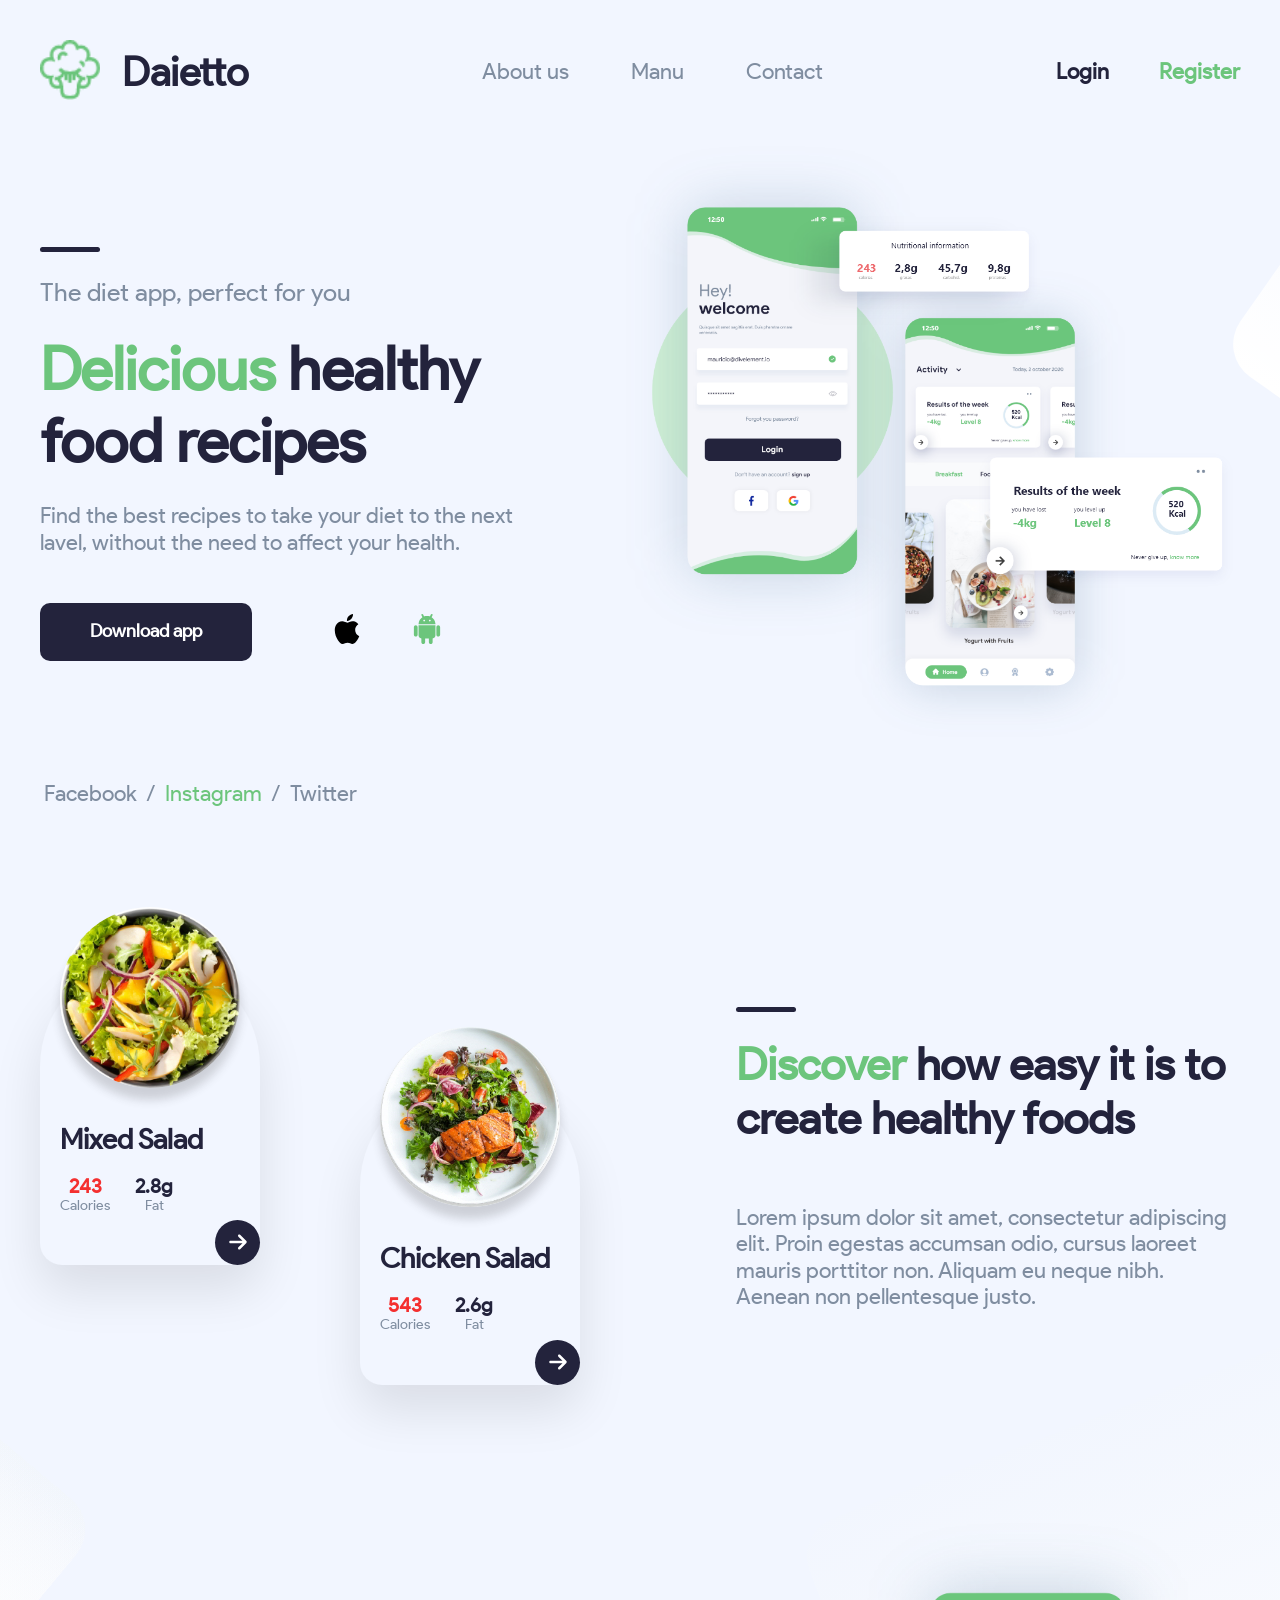
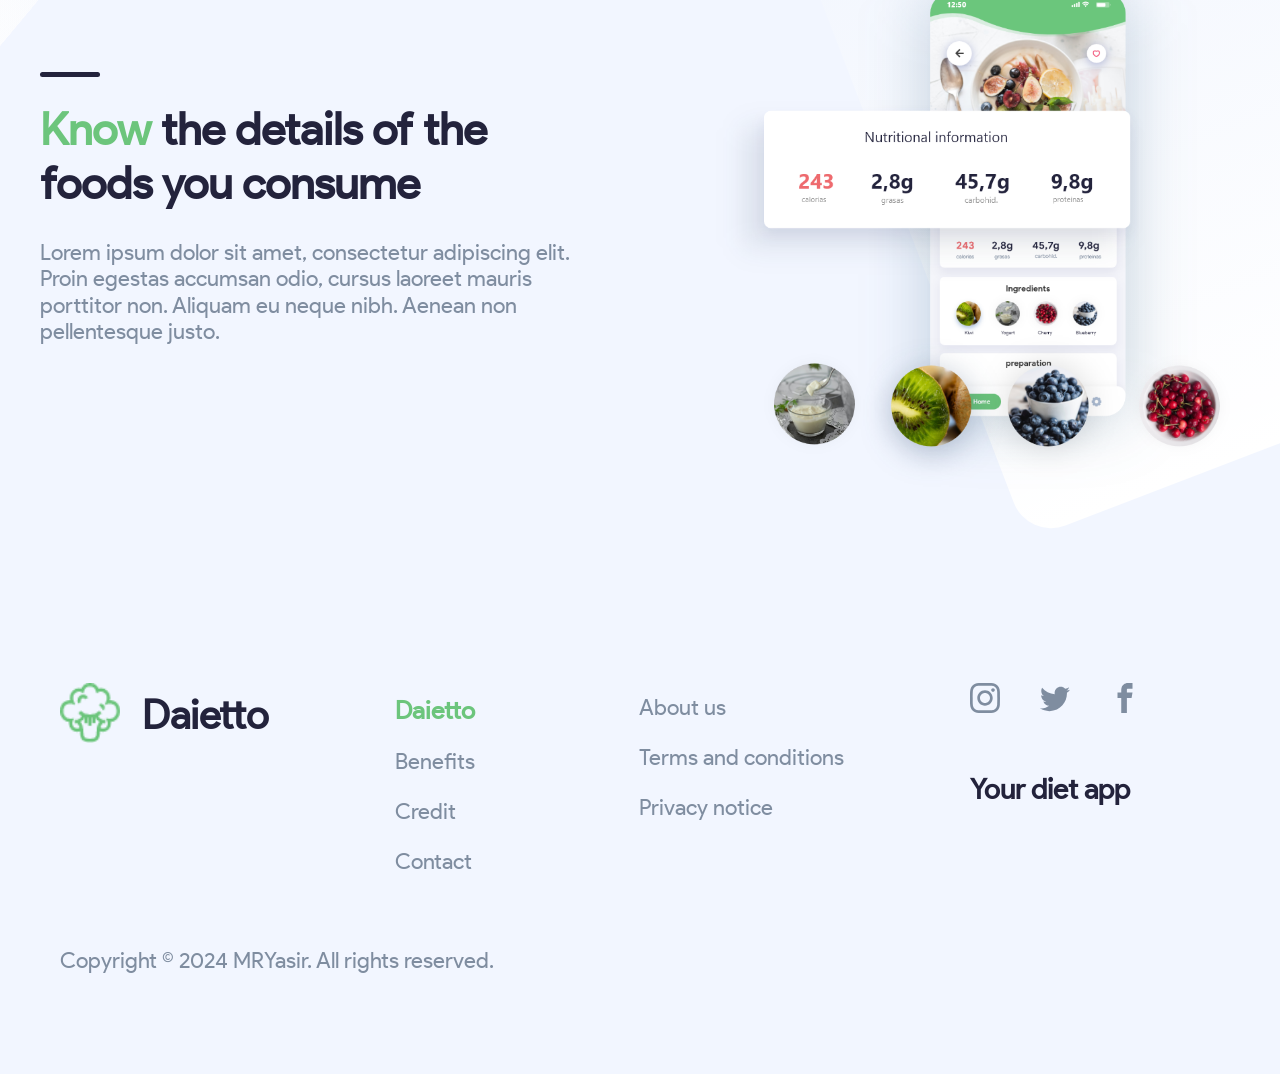
==== index.html @ a862f3c0 "first commit" ====
<!DOCTYPE html>
<html lang="en">
  <head>
    <meta charset="UTF-8" />
    <meta name="viewport" content="width=device-width, initial-scale=1.0" />

    <link rel="stylesheet" href="css/style.css" />
    <link rel="icon" href="img/logo.png" />

    <title>Daietto</title>
  </head>
  <body>
    <header>
      <div class="header-main">
        <a href="#" class="header-main__logo">
          <div>
            <img src="img/logo.png" alt="logo" class="header-main__logo-img" />
          </div>
          <p class="header-main__logo-text">Daietto</p>
        </a>

        <input type="checkbox" class="navigation-input" id="nav-toggle" />
        <label for="nav-toggle" class="navigation-label">
          <svg class="navigation-icon">
            <use xlink:href="img/sprite.svg#icon-list2"></use>
          </svg>
        </label>

        <div class="navigation-background">&nbsp;</div>

        <div class="header-main__nav">
          <ul class="header-main__nav-list">
            <li class="header-main__nav-item">
              <a href="#" class="header-main__nav-link">About us</a>
            </li>
            <li class="header-main__nav-item">
              <a href="#" class="header-main__nav-link">Manu</a>
            </li>
            <li class="header-main__nav-item">
              <a href="#" class="header-main__nav-link">Contact</a>
            </li>
          </ul>
        </div>

        <div class="btn-group">
          <a href="#" class="btn btn__login">Login</a>
          <a href="#" class="btn btn__register">Register</a>
        </div>
      </div>
    </header>

    <main>
      <section class="banner">
        <div class="container">
          <div class="banner__left">
            <p class="banner__left-line"></p>

            <p class="banner__left-subtext">The diet app, perfect for you</p>

            <div class="heading-1">
              <span>Delicious</span> healthy food recipes
            </div>

            <p class="banner__left-description">
              Find the best recipes to take your diet to the next lavel, without
              the need to affect your health.
            </p>
          </div>
          <div class="banner__left-container">
            <div class="banner__left-group">
              <a href="#" class="banner__left-group-btn">Download app</a>

              <div>
                <a href="#" class="banner__left-group-link">
                  <svg class="banner__left-group-icon">
                    <use xlink:href="img/sprite.svg#icon-appleinc"></use>
                  </svg>
                </a>

                <a href="#" class="banner__left-group-link">
                  <svg class="banner__left-group-icon">
                    <use xlink:href="img/sprite.svg#icon-android"></use>
                  </svg>
                </a>
              </div>
            </div>

            <div class="banner__left-social-link">
              <a href="#" class="banner__left-social-link-fb">Facebook </a>/
              <a href="#" class="banner__left-social-link-insta">Instagram </a>/
              <a href="#" class="banner__left-social-link-tw">Twitter</a>
            </div>
          </div>

          <div class="banner__right">
            <div>
              <img src="img/img-1.png" alt="img 1" class="banner__right-img" />
            </div>
          </div>
        </div>
      </section>

      <section class="menu">
        <div class="container">
          <div class="menu__left">
            <div class="menu__left-item">
              <div>
                <img
                  src="img/img-3.jpg"
                  alt="img 4"
                  class="menu__left-item-img"
                />
              </div>

              <h3 class="heading-3">Mixed Salad</h3>

              <div class="menu__left-nutrition">
                <div class="menu__left-nutrition-item">
                  <span class="menu__left-nutrition-item-value"
                    ><span>243</span></span
                  >
                  <span class="menu__left-nutrition-item-label">Calories</span>
                </div>

                <div class="menu__left-nutrition-item">
                  <span class="menu__left-nutrition-item-value">2.8g</span>
                  <span class="menu__left-nutrition-item-label">Fat</span>
                </div>
              </div>

              <a href="#" class="menu__left-item-link">
                <svg class="menu__left-item-icon">
                  <use xlink:href="img/sprite.svg#icon-arrow-right2"></use>
                </svg>
              </a>
            </div>

            <div class="menu__left-item">
              <div>
                <img
                  src="img/img-4.jpg"
                  alt="img 5"
                  class="menu__left-item-img"
                />
              </div>

              <h3 class="heading-3">Chicken Salad</h3>

              <div class="menu__left-nutrition">
                <div class="menu__left-nutrition-item">
                  <span class="menu__left-nutrition-item-value"
                    ><span>543</span></span
                  >
                  <span class="menu__left-nutrition-item-label">Calories</span>
                </div>

                <div class="menu__left-nutrition-item">
                  <span class="menu__left-nutrition-item-value">2.6g </span>
                  <span class="menu__left-nutrition-item-label">Fat</span>
                </div>
              </div>

              <a href="#" class="menu__left-item-link">
                <svg class="menu__left-item-icon">
                  <use xlink:href="img/sprite.svg#icon-arrow-right2"></use>
                </svg>
              </a>
            </div>
          </div>

          <div class="menu__right">
            <p class="menu__right-line"></p>

            <h2 class="heading-2">
              <span>Discover</span> how easy it is to create healthy foods
            </h2>

            <p class="menu__right-description">
              Lorem ipsum dolor sit amet, consectetur adipiscing elit. Proin
              egestas accumsan odio, cursus laoreet mauris porttitor non.
              Aliquam eu neque nibh. Aenean non pellentesque justo.
            </p>
          </div>
        </div>
      </section>

      <section class="ingredient">
        <div class="container">
          <div class="ingredient__left">
            <p class="ingredient__left-line"></p>
            <h2 class="heading-2 mb-bottom">
              <span>Know</span> the details of the foods you consume
            </h2>
            <p class="ingredient__left-text">
              Lorem ipsum dolor sit amet, consectetur adipiscing elit. Proin
              egestas accumsan odio, cursus laoreet mauris porttitor non.
              Aliquam eu neque nibh. Aenean non pellentesque justo.
            </p>
          </div>
          <div class="ingredient__right">
            <div>
              <img
                src="img/img-2.png"
                alt="img 2"
                class="ingredient__right-img"
              />
            </div>
          </div>
        </div>
      </section>
    </main>

    <footer>
      <div class="container">
        <a href="#" class="header-main__logo footer-logo">
          <div>
            <img src="img/logo.png" alt="logo" class="header-main__logo-img" />
          </div>
          <p class="header-main__logo-text">Daietto</p>
        </a>

        <div class="ul-container">
          <ul class="footer__list">
            <li class="footer__list-item">
              <a href="#" class="footer__list-item-link link-1">Daietto</a>
            </li>
            <li class="footer__list-item">
              <a href="#" class="footer__list-item-link">Benefits</a>
            </li>
            <li class="footer__list-item">
              <a href="#" class="footer__list-item-link">Credit</a>
            </li>
            <li class="footer__list-item">
              <a href="#" class="footer__list-item-link">Contact</a>
            </li>
          </ul>

          <ul class="footer__list">
            <li class="footer__list-item">
              <a href="#" class="footer__list-item-link">About us</a>
            </li>
            <li class="footer__list-item">
              <a href="#" class="footer__list-item-link"
                >Terms and conditions</a
              >
            </li>
            <li class="footer__list-item">
              <a href="#" class="footer__list-item-link">Privacy notice</a>
            </li>
          </ul>
        </div>

        <div class="footer__link">
          <div class="footer__link-icon">
            <a href="#" class="footer__link-icon-link">
              <svg>
                <use xlink:href="img/sprite.svg#icon-instagram"></use>
              </svg>
            </a>

            <a href="#" class="footer__link-icon-link">
              <svg>
                <use xlink:href="img/sprite.svg#icon-twitter"></use>
              </svg>
            </a>

            <a href="#" class="footer__link-icon-link">
              <svg>
                <use xlink:href="img/sprite.svg#icon-facebook"></use>
              </svg>
            </a>
          </div>

          <p class="footer__link-text">Your diet app</p>
        </div>
        <div class="copyright">
          Copyright &copy; 2024 MRYasir. All rights reserved.
        </div>
      </div>
    </footer>
  </body>
</html>
---- css/style.css ----
*,
*::before,
*::after {
  margin: 0;
  padding: 0;
  -webkit-box-sizing: inherit;
          box-sizing: inherit;
}

html {
  font-size: 62.5%;
  -webkit-box-sizing: border-box;
          box-sizing: border-box;
  overflow-x: hidden;
}
@media only screen and (max-width: 75em) {
  html {
    font-size: 50%;
  }
}

body {
  font-family: googlesans, sans-serif;
  font-size: 1.4rem;
  font-weight: 400;
  color: #7f8da0;
  line-height: 1.2;
  background-color: #f2f6ff;
  padding: 0 4rem;
  overflow-x: hidden;
}

@font-face {
  font-family: googlesans;
  src: url(../img/font/ProductSans-Regular.woff);
}
.container {
  max-width: 130rem;
  margin: 0 auto;
  padding: 0 2rem;
}

.heading-1 {
  font-size: 6rem;
  font-weight: 700;
  color: #23233c;
  margin-bottom: 2.6rem;
}
.heading-1 span {
  color: #6cc57c;
}

.heading-2 {
  font-size: 4.5rem;
  font-weight: 700;
  color: #23233c;
  margin-bottom: 6rem;
}
.heading-2 span {
  color: #6cc57c;
}

.heading-3 {
  font-size: 2.8rem;
  font-weight: 600;
  color: #23233c;
  margin-bottom: 1.8rem;
}

.mb-bottom {
  margin-bottom: 3rem;
}

header {
  max-width: 130rem;
  margin: 0 auto;
  height: 12rem;
  padding-top: 4rem;
}

.header-main {
  display: -webkit-box;
  display: -ms-flexbox;
  display: flex;
  -webkit-box-pack: justify;
      -ms-flex-pack: justify;
          justify-content: space-between;
  -webkit-box-align: center;
      -ms-flex-align: center;
          align-items: center;
}
.header-main__logo {
  display: -webkit-box;
  display: -ms-flexbox;
  display: flex;
  -webkit-box-align: center;
      -ms-flex-align: center;
          align-items: center;
  gap: 2.2rem;
  text-decoration: none;
}
.header-main__logo-img {
  height: 6rem;
  width: 6rem;
}
.header-main__logo-text {
  font-size: 4rem;
  font-weight: 700;
  display: inline-block;
  color: #23233c;
}
@media only screen and (max-width: 59.37em) {
  .header-main__nav {
    opacity: 0;
    visibility: hidden;
    width: 100%;
    height: 100vh;
    top: 0;
    left: -60%;
    opacity: 0;
    z-index: 1000;
    position: fixed;
    -webkit-transition: all 0.8s cubic-bezier(0.68, -0.55, 0.265, 1.55);
    transition: all 0.8s cubic-bezier(0.68, -0.55, 0.265, 1.55);
  }
}
.header-main__nav-list {
  display: -webkit-box;
  display: -ms-flexbox;
  display: flex;
  -webkit-box-align: center;
      -ms-flex-align: center;
          align-items: center;
  gap: 6.2rem;
  list-style: none;
}
@media only screen and (max-width: 59.37em) {
  .header-main__nav-list {
    -webkit-box-orient: vertical;
    -webkit-box-direction: normal;
        -ms-flex-direction: column;
            flex-direction: column;
    position: absolute;
    top: 50%;
    left: 50%;
    -webkit-transform: translate(-50%, -50%);
            transform: translate(-50%, -50%);
  }
}
.header-main__nav-link:link, .header-main__nav-link:visited {
  display: inline-block;
  font-size: 2.2rem;
  text-decoration: none;
  color: #7f8da0;
  -webkit-transition: all 0.2s;
  transition: all 0.2s;
}
@media only screen and (max-width: 59.37em) {
  .header-main__nav-link:link, .header-main__nav-link:visited {
    font-size: 3rem;
    letter-spacing: 2px;
  }
}
@media only screen and (max-width: 31.25em) {
  .header-main__nav-link:link, .header-main__nav-link:visited {
    font-size: 2.2rem;
    font-weight: 600;
  }
}
.header-main__nav-link:hover, .header-main__nav-link:active {
  color: #6cc57c;
}

.btn-group {
  display: none;
  display: -webkit-box;
  display: -ms-flexbox;
  display: flex;
  -webkit-box-align: center;
      -ms-flex-align: center;
          align-items: center;
}
@media only screen and (max-width: 59.37em) {
  .btn-group {
    opacity: 0;
    visibility: hidden;
    position: absolute;
    top: 5.5rem;
    left: -20rem;
    position: fixed;
    opacity: 0;
    z-index: 1000;
    -webkit-transition: all 0.8s cubic-bezier(0.68, -0.55, 0.265, 1.55);
    transition: all 0.8s cubic-bezier(0.68, -0.55, 0.265, 1.55);
  }
}

.btn {
  display: inline-block;
  font-size: 2.2rem;
  font-weight: 700;
  text-decoration: none;
}
@media only screen and (max-width: 59.37em) {
  .btn {
    font-size: 2.2rem;
  }
}
.btn__login {
  color: #23233c;
  margin-right: 5rem;
}
.btn__register {
  color: #6cc57c;
}

.navigation-input {
  display: none;
}

.navigation-label {
  display: none;
}
@media only screen and (max-width: 59.37em) {
  .navigation-label {
    display: block;
  }
}

.navigation-icon {
  width: 3rem;
  height: 3rem;
  display: none;
  position: absolute;
  top: 6rem;
  right: 4rem;
  z-index: 1500;
  position: fixed;
}
@media only screen and (max-width: 59.37em) {
  .navigation-icon {
    display: block;
  }
}

.navigation-background {
  width: 5rem;
  height: 5rem;
  background-color: #fff;
  -webkit-backdrop-filter: blur(20%);
          backdrop-filter: blur(20%);
  position: absolute;
  top: 5rem;
  right: 3rem;
  z-index: 500;
  -webkit-transform: scale(0);
          transform: scale(0);
  border-radius: 50%;
  position: fixed;
  -webkit-transition: all 0.4s ease-in-out;
  transition: all 0.4s ease-in-out;
}

#nav-toggle:checked + label ~ .header-main__nav {
  opacity: 1;
  visibility: visible;
  color: #fff;
  left: 0;
}

#nav-toggle:checked + label ~ .navigation-background {
  -webkit-transform: scale(80);
          transform: scale(80);
}

#nav-toggle:checked + label ~ .btn-group {
  opacity: 1;
  visibility: visible;
  left: 6rem;
}

.banner .container {
  display: -webkit-box;
  display: -ms-flexbox;
  display: flex;
  -webkit-box-align: center;
      -ms-flex-align: center;
          align-items: center;
  padding: 0 0 5rem 0;
  -webkit-column-gap: 8rem;
     -moz-column-gap: 8rem;
          column-gap: 8rem;
  position: relative;
  -ms-flex-wrap: wrap;
      flex-wrap: wrap;
}
@media only screen and (max-width: 59.37em) {
  .banner .container {
    -webkit-box-orient: vertical;
    -webkit-box-direction: normal;
        -ms-flex-direction: column;
            flex-direction: column;
    -webkit-box-align: start;
        -ms-flex-align: start;
            align-items: start;
    gap: 0rem;
    padding: 0;
  }
}
.banner .container .banner__left {
  -webkit-box-flex: 0;
      -ms-flex: 0 0 40%;
          flex: 0 0 40%;
}
@media only screen and (max-width: 59.37em) {
  .banner .container .banner__left {
    width: 100%;
    padding-top: 8rem;
  }
}
@media only screen and (max-width: 37.5em) {
  .banner .container .banner__left {
    padding-top: 4rem;
  }
}
.banner .container .banner__left-line {
  width: 6rem;
  height: 5px;
  border-radius: 2rem;
  background-color: #23233c;
  margin-bottom: 2.5rem;
}
.banner .container .banner__left-subtext {
  font-size: 2.5rem;
  margin-bottom: 2.6rem;
}
.banner .container .banner__left-description {
  font-size: 2.2rem;
  margin-bottom: 8rem;
}
@media only screen and (max-width: 59.37em) {
  .banner .container .banner__left-description {
    margin-bottom: 0;
  }
}
.banner .container .banner__left-container {
  display: -webkit-box;
  display: -ms-flexbox;
  display: flex;
  -webkit-box-orient: vertical;
  -webkit-box-direction: normal;
      -ms-flex-direction: column;
          flex-direction: column;
  -webkit-box-ordinal-group: 2;
      -ms-flex-order: 1;
          order: 1;
  -webkit-box-flex: 0;
      -ms-flex: 0 0 50%;
          flex: 0 0 50%;
  margin-top: -16rem;
}
@media only screen and (max-width: 59.37em) {
  .banner .container .banner__left-container {
    margin: 0;
    width: 100%;
  }
}
.banner .container .banner__left-group {
  display: -webkit-box;
  display: -ms-flexbox;
  display: flex;
  -webkit-box-align: center;
      -ms-flex-align: center;
          align-items: center;
  margin-bottom: 12rem;
  -ms-flex-wrap: wrap;
      flex-wrap: wrap;
}
@media only screen and (max-width: 59.37em) {
  .banner .container .banner__left-group {
    margin-bottom: 8rem;
  }
}
@media only screen and (max-width: 31.25em) {
  .banner .container .banner__left-group {
    -webkit-box-pack: center;
        -ms-flex-pack: center;
            justify-content: center;
    margin-bottom: 0;
  }
}
.banner .container .banner__left-group div {
  display: -webkit-box;
  display: -ms-flexbox;
  display: flex;
  gap: 5rem;
}
@media only screen and (max-width: 31.25em) {
  .banner .container .banner__left-group div {
    width: 100%;
    -webkit-box-pack: center;
        -ms-flex-pack: center;
            justify-content: center;
  }
}
.banner .container .banner__left-group div :nth-child(2) {
  fill: #6cc57c;
}
.banner .container .banner__left-group-btn:link, .banner .container .banner__left-group-btn:visited {
  display: inline-block;
  font-size: 1.8rem;
  font-weight: 700;
  padding: 1.8rem 5rem;
  color: #fff;
  background-color: #23233c;
  text-decoration: none;
  border-radius: 1rem;
  margin-right: 8rem;
  -webkit-transition: all 0.3s;
  transition: all 0.3s;
  -webkit-backface-visibility: hidden;
          backface-visibility: hidden;
}
@media only screen and (max-width: 31.25em) {
  .banner .container .banner__left-group-btn:link, .banner .container .banner__left-group-btn:visited {
    padding: 1.8rem 8rem;
    margin-right: 0;
    margin-bottom: 2.2rem;
  }
}
.banner .container .banner__left-group-btn:hover, .banner .container .banner__left-group-btn:active {
  background-color: #3b3b54;
  -webkit-box-shadow: 0 1.5rem 2rem rgba(0, 0, 0, 0.4);
          box-shadow: 0 1.5rem 2rem rgba(0, 0, 0, 0.4);
  -webkit-transform: scale(1.01);
          transform: scale(1.01);
}
.banner .container .banner__left-group-btn:active {
  -webkit-transform: scale(0.99) translateY(0.3rem);
          transform: scale(0.99) translateY(0.3rem);
  -webkit-box-shadow: 0 1rem 1.5rem rgba(0, 0, 0, 0.3);
          box-shadow: 0 1rem 1.5rem rgba(0, 0, 0, 0.3);
}
.banner .container .banner__left-group-icon {
  height: 3rem;
  width: 3rem;
}
.banner .container .banner__left-social-link {
  font-size: 2.2rem;
}
@media only screen and (max-width: 31.25em) {
  .banner .container .banner__left-social-link {
    -webkit-box-ordinal-group: 0;
        -ms-flex-order: -1;
            order: -1;
    margin-bottom: 4rem;
    text-align: center;
  }
}
.banner .container .banner__left-social-link-fb, .banner .container .banner__left-social-link-insta, .banner .container .banner__left-social-link-tw {
  text-decoration: none;
  color: inherit;
  padding: 0.4rem;
}
.banner .container .banner__left-social-link-insta {
  color: #6cc57c;
}
.banner .container .banner__right {
  display: -webkit-box;
  display: -ms-flexbox;
  display: flex;
  -webkit-box-flex: 1;
      -ms-flex: 1;
          flex: 1;
  gap: 4rem;
}
@media only screen and (max-width: 59.37em) {
  .banner .container .banner__right div {
    text-align: center;
  }
}
.banner .container .banner__right-img {
  width: 100%;
}
@media only screen and (max-width: 50em) {
  .banner .container .banner__right-img {
    width: 100%;
  }
}
.banner .container::after {
  display: inline-block;
  content: "";
  width: 40rem;
  height: 40rem;
  background-image: -webkit-gradient(linear, left top, left bottom, from(rgba(243, 247, 250, 0.2)), to(rgb(255, 255, 255)));
  background-image: linear-gradient(to bottom, rgba(243, 247, 250, 0.2), rgb(255, 255, 255));
  position: absolute;
  top: -2%;
  right: -38%;
  border-radius: 4rem;
  -webkit-transform: rotate(35deg);
          transform: rotate(35deg);
  z-index: -1;
}
@media only screen and (max-width: 59.37em) {
  .banner .container::after {
    top: 50%;
  }
}
@media only screen and (max-width: 31.25em) {
  .banner .container::after {
    right: -50%;
    top: 60%;
  }
}

.menu .container {
  display: -webkit-box;
  display: -ms-flexbox;
  display: flex;
  gap: 10rem;
  padding: 15rem 0 6rem 0;
  position: relative;
  -ms-flex-wrap: wrap;
      flex-wrap: wrap;
}
@media only screen and (max-width: 59.37em) {
  .menu .container {
    padding: 8rem 0 10rem 0;
  }
}
.menu .container .menu__left {
  -webkit-box-flex: 1;
      -ms-flex: 1;
          flex: 1;
  padding: 4rem 0;
  display: -webkit-box;
  display: -ms-flexbox;
  display: flex;
  gap: 10rem;
  -ms-flex-wrap: wrap;
      flex-wrap: wrap;
}
@media only screen and (max-width: 59.37em) {
  .menu .container .menu__left {
    -webkit-box-flex: 0;
        -ms-flex: 0 0 100%;
            flex: 0 0 100%;
    -ms-flex-pack: distribute;
        justify-content: space-around;
  }
}
@media only screen and (max-width: 37.5em) {
  .menu .container .menu__left {
    -webkit-box-orient: vertical;
    -webkit-box-direction: normal;
        -ms-flex-direction: column;
            flex-direction: column;
    gap: 4rem;
    -webkit-box-align: center;
        -ms-flex-align: center;
            align-items: center;
  }
}
.menu .container .menu__left-item {
  width: 22rem;
  background-color: #f2f6ff;
  padding: 0 2rem 5rem 2rem;
  border-top-left-radius: 25rem;
  border-top-right-radius: 25rem;
  border-bottom-left-radius: 5rem;
  border-bottom-right-radius: 5rem;
  -webkit-box-shadow: 0 2.5rem 5rem rgba(0, 0, 0, 0.1);
          box-shadow: 0 2.5rem 5rem rgba(0, 0, 0, 0.1);
  position: relative;
}
@media only screen and (max-width: 59.37em) {
  .menu .container .menu__left-item {
    width: 31rem;
  }
}
@media only screen and (max-width: 43.75em) {
  .menu .container .menu__left-item {
    width: 55%;
    padding: 0 4rem 5rem 4rem;
  }
}
@media only screen and (max-width: 31.25em) {
  .menu .container .menu__left-item {
    width: 65%;
  }
}
.menu .container .menu__left-item:nth-child(1) {
  -webkit-transform: translateY(-9rem);
          transform: translateY(-9rem);
}
.menu .container .menu__left-item:nth-child(2) {
  -webkit-transform: translateY(3rem);
          transform: translateY(3rem);
}
.menu .container .menu__left-item-img {
  width: 100%;
  height: 100%;
  border-radius: 50%;
  margin-bottom: -2rem;
  -webkit-box-shadow: 0 1.2rem 1rem rgba(58, 58, 58, 0.2);
          box-shadow: 0 1.2rem 1rem rgba(58, 58, 58, 0.2);
  -webkit-transition: rotate 0.5s;
  transition: rotate 0.5s;
  -webkit-transform: translateY(-5rem);
          transform: translateY(-5rem);
}
@media only screen and (max-width: 59.37em) {
  .menu .container .menu__left-item-img {
    -webkit-transform: translateY(-7rem);
            transform: translateY(-7rem);
  }
}
.menu .container .menu__left-item-link, .menu .container .menu__left-item-link:link, .menu .container .menu__left-item-link:visited {
  display: inline-block;
  width: 4.5rem;
  height: 4.5rem;
  background-color: #23233c;
  fill: #fff;
  border-radius: 50%;
  display: -webkit-box;
  display: -ms-flexbox;
  display: flex;
  -webkit-box-pack: center;
      -ms-flex-pack: center;
          justify-content: center;
  -webkit-box-align: center;
      -ms-flex-align: center;
          align-items: center;
  -webkit-transition: all 0.2s;
  transition: all 0.2s;
  position: absolute;
  bottom: 0;
  right: 0;
}
.menu .container .menu__left-item-link:hover, .menu .container .menu__left-item-link:active {
  background-color: #f42f2f;
  color: #fff;
}
.menu .container .menu__left-item-link:hover .menu__left-item-icon {
  -webkit-transform: rotate(-45deg);
          transform: rotate(-45deg);
  -webkit-backface-visibility: hidden;
          backface-visibility: hidden;
}
.menu .container .menu__left-item-icon {
  width: 2rem;
  height: 2rem;
  -webkit-transition: all 0.3s;
  transition: all 0.3s;
}
.menu .container .menu__left-nutrition {
  display: -webkit-box;
  display: -ms-flexbox;
  display: flex;
  gap: 2.5rem;
}
.menu .container .menu__left-nutrition-item {
  display: -webkit-box;
  display: -ms-flexbox;
  display: flex;
  -webkit-box-orient: vertical;
  -webkit-box-direction: normal;
      -ms-flex-direction: column;
          flex-direction: column;
  text-align: center;
}
.menu .container .menu__left-nutrition-item-value {
  font-size: 2rem;
  font-weight: 700;
  color: #23233c;
}
.menu .container .menu__left-nutrition-item-value span {
  color: #f42f2f;
}
.menu .container .menu__left-nutrition-item-label {
  font-size: 1.4rem;
}
.menu .container .menu__right {
  -webkit-box-flex: 0;
      -ms-flex: 0 0 42%;
          flex: 0 0 42%;
}
@media only screen and (max-width: 59.37em) {
  .menu .container .menu__right {
    -webkit-box-ordinal-group: 0;
        -ms-flex-order: -1;
            order: -1;
    margin-bottom: 10rem;
    -webkit-box-flex: 0;
        -ms-flex: 0 0 100%;
            flex: 0 0 100%;
  }
}
.menu .container .menu__right-line {
  width: 6rem;
  height: 5px;
  background-color: #23233c;
  border-radius: 2rem;
  margin-bottom: 2.5rem;
}
.menu .container .menu__right-description {
  font-size: 2.2rem;
}
.menu .container:after {
  display: inline-block;
  content: "";
  width: 25rem;
  height: 25rem;
  background-image: -webkit-gradient(linear, left top, left bottom, from(rgba(243, 247, 250, 0.2)), to(rgb(255, 255, 255)));
  background-image: linear-gradient(to bottom, rgba(243, 247, 250, 0.2), rgb(255, 255, 255));
  position: absolute;
  top: 28%;
  right: -28%;
  border-radius: 50%;
  z-index: -1;
}
@media only screen and (max-width: 50em) {
  .menu .container:after {
    right: -30%;
  }
}
@media only screen and (max-width: 37.5em) {
  .menu .container:after {
    display: none;
  }
}

.ingredient .container {
  padding: 4rem 0;
  display: -webkit-box;
  display: -ms-flexbox;
  display: flex;
  -webkit-box-align: center;
      -ms-flex-align: center;
          align-items: center;
  gap: 12rem;
  position: relative;
  -ms-flex-wrap: wrap;
      flex-wrap: wrap;
}
@media only screen and (max-width: 59.37em) {
  .ingredient .container {
    -webkit-box-orient: vertical;
    -webkit-box-direction: normal;
        -ms-flex-direction: column;
            flex-direction: column;
    gap: 0;
    padding: 4rem 0 0 0;
  }
}
.ingredient .container .ingredient__left {
  -webkit-box-flex: 1;
      -ms-flex: 1;
          flex: 1;
}
@media only screen and (max-width: 59.37em) {
  .ingredient .container .ingredient__left {
    -webkit-box-flex: 0;
        -ms-flex: 0 0 100%;
            flex: 0 0 100%;
  }
}
.ingredient .container .ingredient__left-line {
  width: 6rem;
  height: 5px;
  background-color: #23233c;
  border-radius: 2rem;
  margin-bottom: 2.5rem;
}
.ingredient .container .ingredient__left-text {
  font-size: 2.2rem;
}
.ingredient .container .ingredient__right {
  -webkit-box-flex: 1;
      -ms-flex: 1;
          flex: 1;
}
@media only screen and (max-width: 59.37em) {
  .ingredient .container .ingredient__right {
    -webkit-box-ordinal-group: 2;
        -ms-flex-order: 1;
            order: 1;
  }
}
.ingredient .container .ingredient__right div {
  text-align: center;
}
.ingredient .container .ingredient__right-img {
  width: 100%;
}
@media only screen and (max-width: 59.37em) {
  .ingredient .container .ingredient__right-img {
    width: 80%;
  }
}
@media only screen and (max-width: 37.5em) {
  .ingredient .container .ingredient__right-img {
    width: 100%;
  }
}
.ingredient .container :after {
  display: inline-block;
  content: "";
  width: 40rem;
  height: 40rem;
  background-image: -webkit-gradient(linear, left top, left bottom, from(rgba(243, 247, 250, 0.2)), to(rgb(255, 255, 255)));
  background-image: linear-gradient(to bottom, rgba(243, 247, 250, 0.2), rgb(255, 255, 255));
  position: absolute;
  top: -15%;
  left: -35%;
  border-radius: 4rem;
  -webkit-transform: rotate(40deg);
          transform: rotate(40deg);
  z-index: -1;
}
@media only screen and (max-width: 50em) {
  .ingredient .container :after {
    left: -40%;
    top: -18%;
  }
}
@media only screen and (max-width: 37.5em) {
  .ingredient .container :after {
    left: -50%;
  }
}
@media only screen and (max-width: 31.25em) {
  .ingredient .container :after {
    left: -50%;
    top: -90%;
  }
}

footer .container {
  padding: 12rem 2rem 10rem 2rem;
  display: -webkit-box;
  display: -ms-flexbox;
  display: flex;
  -webkit-box-align: start;
      -ms-flex-align: start;
          align-items: start;
  -webkit-box-pack: justify;
      -ms-flex-pack: justify;
          justify-content: space-between;
  position: relative;
  -ms-flex-wrap: wrap;
      flex-wrap: wrap;
}
@media only screen and (max-width: 50em) {
  footer .container {
    padding: 12rem 0 10rem 0;
  }
}
@media only screen and (max-width: 37.5em) {
  footer .container {
    padding-top: 8rem;
  }
}
@media only screen and (max-width: 59.37em) {
  footer .container .footer-logo {
    -webkit-box-flex: 1;
        -ms-flex: 1;
            flex: 1;
  }
}
@media only screen and (max-width: 37.5em) {
  footer .container .footer-logo {
    -webkit-box-flex: 0;
        -ms-flex: 0 0 100%;
            flex: 0 0 100%;
    display: -webkit-box;
    display: -ms-flexbox;
    display: flex;
    -webkit-box-pack: center;
        -ms-flex-pack: center;
            justify-content: center;
    margin-bottom: 4rem;
  }
}
footer .container .ul-container {
  margin-bottom: 6rem;
  display: -webkit-box;
  display: -ms-flexbox;
  display: flex;
  gap: 14rem;
}
@media only screen and (max-width: 59.37em) {
  footer .container .ul-container {
    -webkit-box-flex: 0;
        -ms-flex: 0 0 60%;
            flex: 0 0 60%;
  }
}
@media only screen and (max-width: 37.5em) {
  footer .container .ul-container {
    -webkit-box-ordinal-group: 2;
        -ms-flex-order: 1;
            order: 1;
    -webkit-box-flex: 0;
        -ms-flex: 0 0 100%;
            flex: 0 0 100%;
    -webkit-box-pack: justify;
        -ms-flex-pack: justify;
            justify-content: space-between;
    gap: 0;
    margin-bottom: 4rem;
  }
}
footer .container .footer__list {
  list-style: none;
}
@media only screen and (max-width: 37.5em) {
  footer .container .footer__list {
    -webkit-box-flex: 0;
        -ms-flex: 0 0 40%;
            flex: 0 0 40%;
  }
}
footer .container .footer__list-item {
  padding: 1.2rem;
}
footer .container .footer__list-item-link:link, footer .container .footer__list-item-link:visited {
  display: inline-block;
  font-size: 2.2rem;
  color: inherit;
  text-decoration: none;
  -webkit-transition: all 0.2s;
  transition: all 0.2s;
}
footer .container .footer__list-item-link:hover, footer .container .footer__list-item-link:active {
  color: #6cc57c;
}
footer .container .footer__list-item .link-1 {
  color: #6cc57c;
  font-size: 2.5rem;
  font-weight: 700;
}
footer .container .footer__link {
  width: 25rem;
}
@media only screen and (max-width: 59.37em) {
  footer .container .footer__link {
    -webkit-box-ordinal-group: 3;
        -ms-flex-order: 2;
            order: 2;
    -webkit-box-flex: 0;
        -ms-flex: 0 0 40%;
            flex: 0 0 40%;
    display: -webkit-box;
    display: -ms-flexbox;
    display: flex;
    -webkit-box-orient: vertical;
    -webkit-box-direction: normal;
        -ms-flex-direction: column;
            flex-direction: column;
    -webkit-box-pack: center;
        -ms-flex-pack: center;
            justify-content: center;
    -webkit-box-align: center;
        -ms-flex-align: center;
            align-items: center;
  }
}
@media only screen and (max-width: 37.5em) {
  footer .container .footer__link {
    -webkit-box-ordinal-group: 2;
        -ms-flex-order: 1;
            order: 1;
    -webkit-box-flex: 0;
        -ms-flex: 0 0 100%;
            flex: 0 0 100%;
    margin-bottom: 4rem;
  }
}
footer .container .footer__link-icon {
  margin-bottom: 6rem;
  display: -webkit-box;
  display: -ms-flexbox;
  display: flex;
  -webkit-box-align: center;
      -ms-flex-align: center;
          align-items: center;
}
@media only screen and (max-width: 37.5em) {
  footer .container .footer__link-icon {
    margin-bottom: 3rem;
  }
}
footer .container .footer__link-icon-link, footer .container .footer__link-icon-link:link, footer .container .footer__link-icon-link:visited {
  display: inline-block;
  text-decoration: none;
  display: -webkit-box;
  display: -ms-flexbox;
  display: flex;
  -webkit-box-align: center;
      -ms-flex-align: center;
          align-items: center;
  color: inherit;
}
footer .container .footer__link-icon-link:not(:last-child), footer .container .footer__link-icon-link:link:not(:last-child), footer .container .footer__link-icon-link:visited:not(:last-child) {
  margin-right: 4rem;
}
footer .container .footer__link-icon-link svg, footer .container .footer__link-icon-link:link svg, footer .container .footer__link-icon-link:visited svg {
  width: 3rem;
  height: 3rem;
  fill: #7f8da0;
  -webkit-transition: all 0.3s;
  transition: all 0.3s;
  -webkit-transform: scale(1);
          transform: scale(1);
}
footer .container .footer__link-icon-link:hover svg, footer .container .footer__link-icon-link:active svg {
  fill: #6cc57c;
}
footer .container .footer__link-text {
  font-size: 2.8rem;
  font-weight: 600;
  color: #23233c;
}
footer .container:after {
  display: inline-block;
  content: "";
  width: 65rem;
  height: 65rem;
  background-image: -webkit-gradient(linear, left top, left bottom, from(rgba(243, 247, 250, 0.2)), to(rgb(255, 255, 255)));
  background-image: linear-gradient(to bottom, rgba(243, 247, 250, 0.2), rgb(255, 255, 255));
  position: absolute;
  top: -150%;
  right: -25%;
  border-radius: 4rem;
  -webkit-transform: rotate(-21deg);
          transform: rotate(-21deg);
  z-index: -1;
}
@media only screen and (max-width: 50em) {
  footer .container:after {
    top: -130%;
    right: -40%;
  }
}
@media only screen and (max-width: 37.5em) {
  footer .container:after {
    display: none;
  }
}

.copyright {
  font-size: 2.2rem;
  -webkit-box-ordinal-group: 2;
      -ms-flex-order: 1;
          order: 1;
  width: 100%;
}
@media only screen and (max-width: 59.37em) {
  .copyright {
    width: 60%;
    -ms-flex-item-align: end;
        align-self: flex-end;
  }
}
@media only screen and (max-width: 37.5em) {
  .copyright {
    text-align: center;
    width: 100%;
  }
}
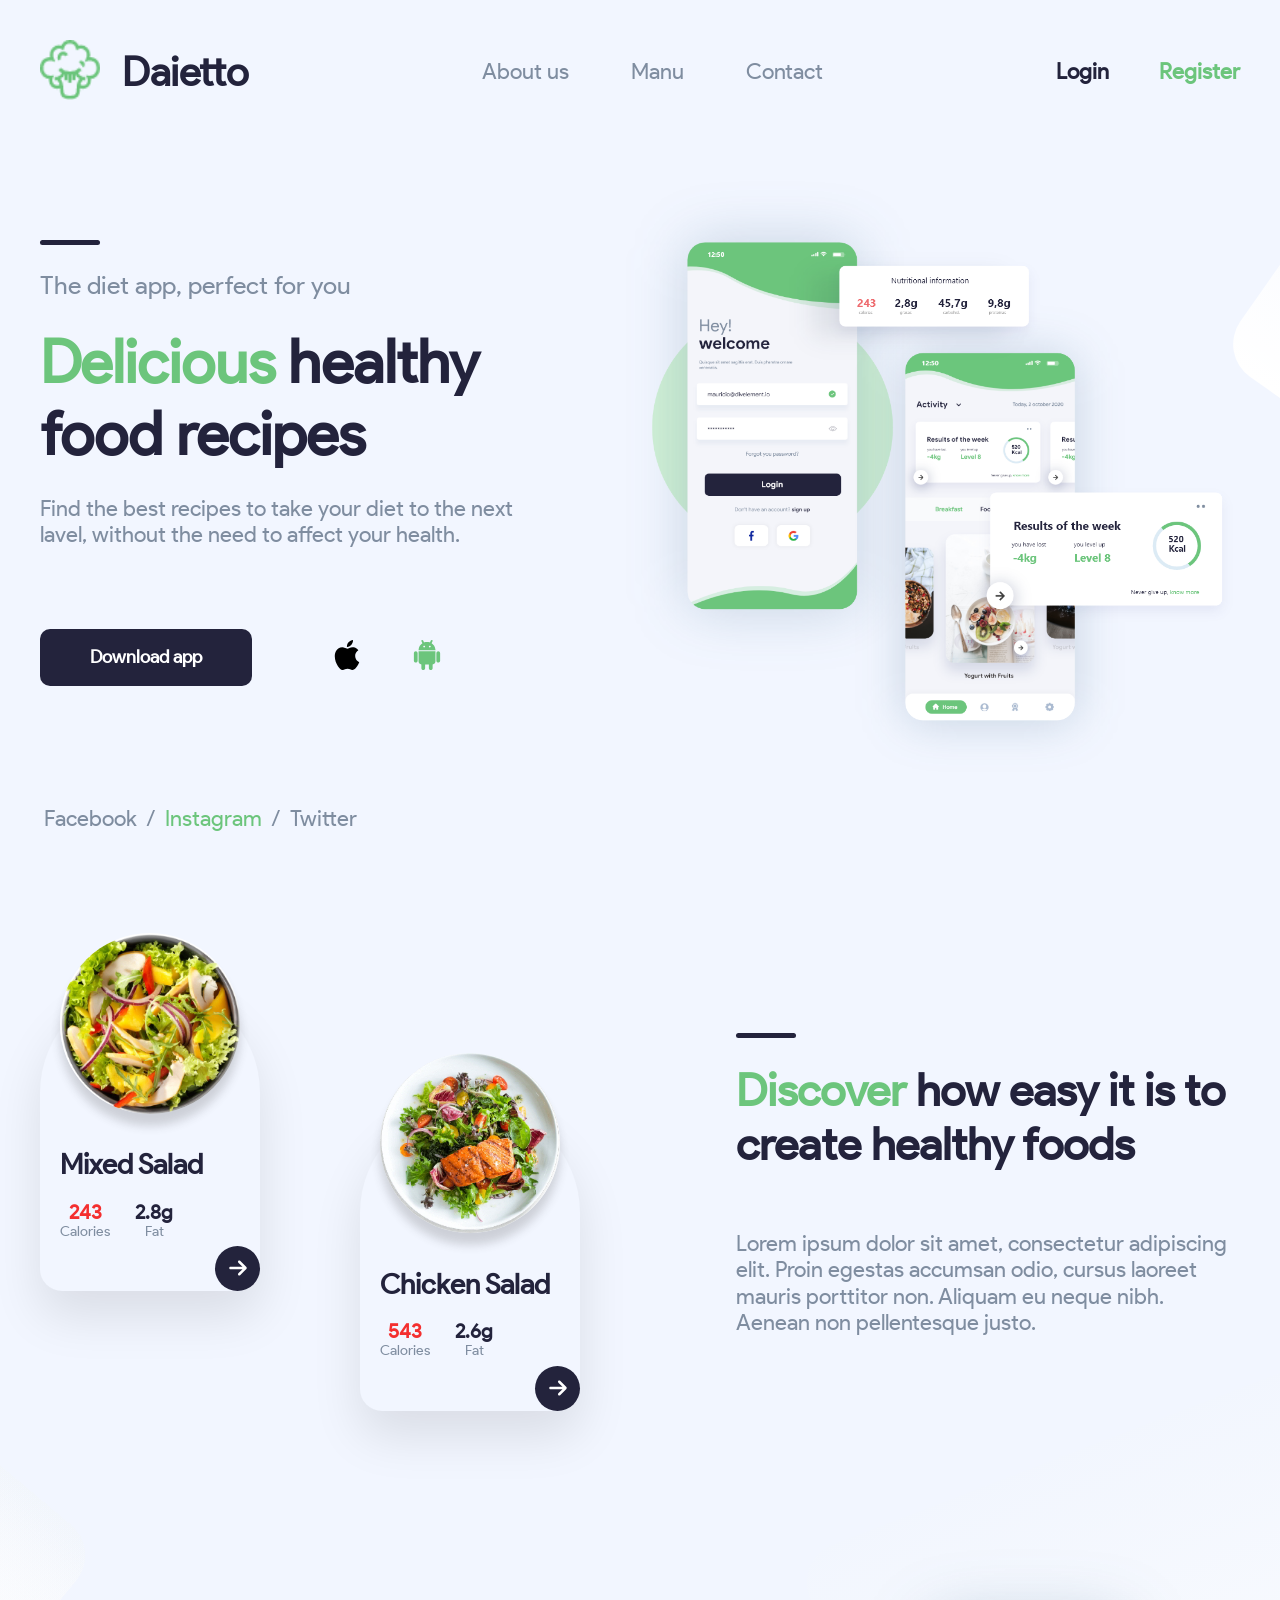
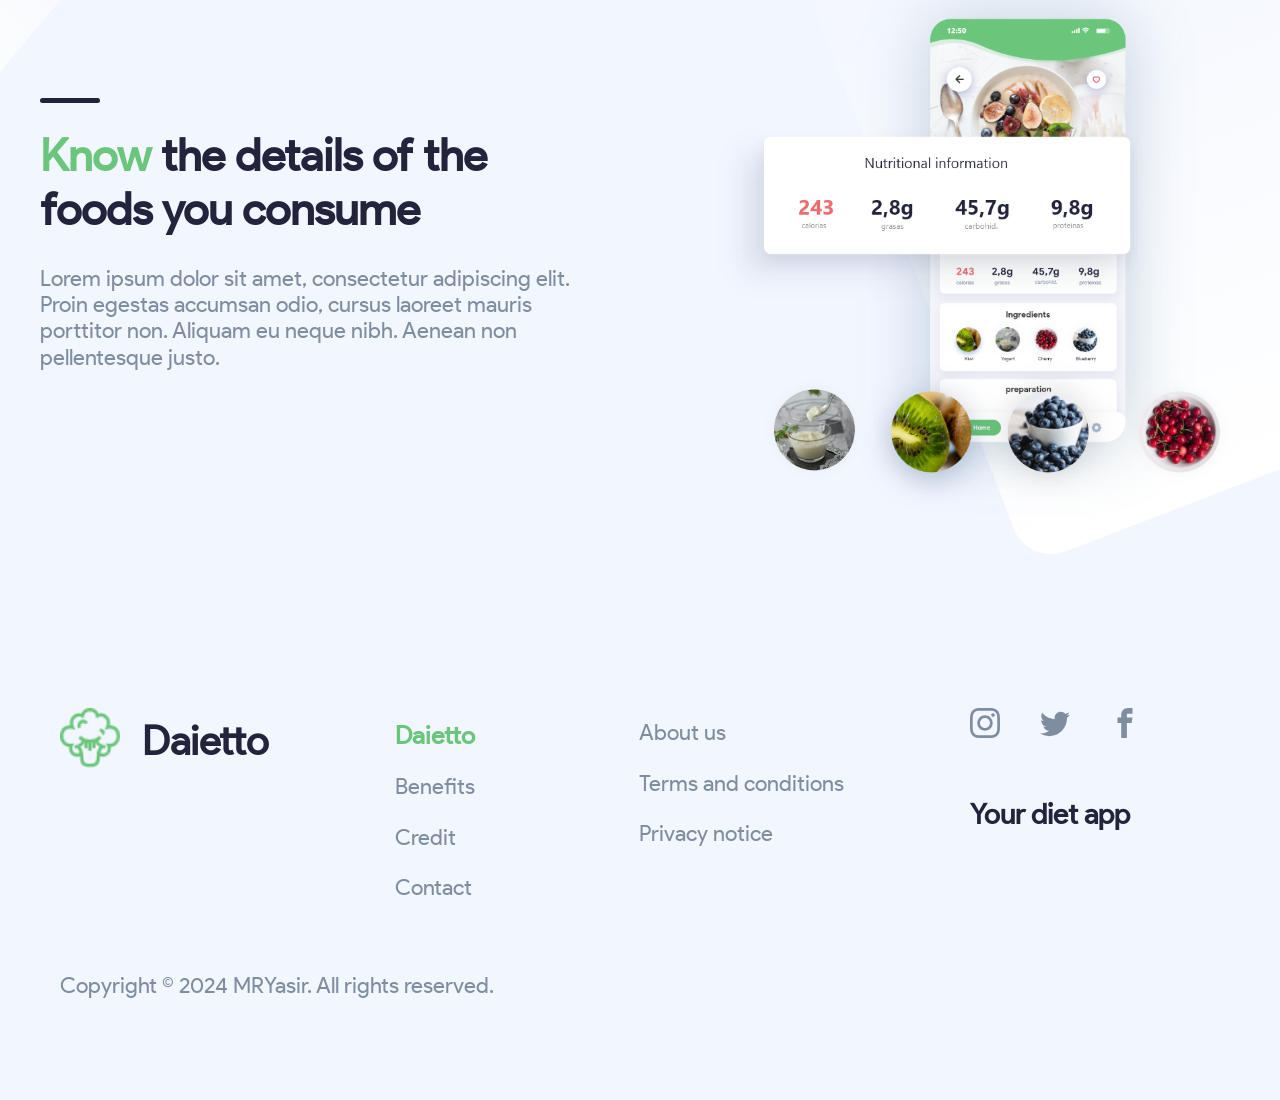
==== commit e842fb10: "updated _banner.scss to improve styles" ====
--- a/index.html
+++ b/index.html
@@ -65,8 +65,7 @@
               Find the best recipes to take your diet to the next lavel, without
               the need to affect your health.
             </p>
-          </div>
-          <div class="banner__left-container">
+
             <div class="banner__left-group">
               <a href="#" class="banner__left-group-btn">Download app</a>
 
--- a/css/style.css
+++ b/css/style.css
@@ -300,9 +300,6 @@
     -webkit-box-direction: normal;
         -ms-flex-direction: column;
             flex-direction: column;
-    -webkit-box-align: start;
-        -ms-flex-align: start;
-            align-items: start;
     gap: 0rem;
     padding: 0;
   }
@@ -311,6 +308,7 @@
   -webkit-box-flex: 0;
       -ms-flex: 0 0 40%;
           flex: 0 0 40%;
+  padding-top: 12rem;
 }
 @media only screen and (max-width: 59.37em) {
   .banner .container .banner__left {
@@ -321,6 +319,17 @@
 @media only screen and (max-width: 37.5em) {
   .banner .container .banner__left {
     padding-top: 4rem;
+  }
+}
+@media only screen and (max-width: 31.25em) {
+  .banner .container .banner__left {
+    display: -webkit-box;
+    display: -ms-flexbox;
+    display: flex;
+    -webkit-box-orient: vertical;
+    -webkit-box-direction: normal;
+        -ms-flex-direction: column;
+            flex-direction: column;
   }
 }
 .banner .container .banner__left-line {
@@ -338,33 +347,6 @@
   font-size: 2.2rem;
   margin-bottom: 8rem;
 }
-@media only screen and (max-width: 59.37em) {
-  .banner .container .banner__left-description {
-    margin-bottom: 0;
-  }
-}
-.banner .container .banner__left-container {
-  display: -webkit-box;
-  display: -ms-flexbox;
-  display: flex;
-  -webkit-box-orient: vertical;
-  -webkit-box-direction: normal;
-      -ms-flex-direction: column;
-          flex-direction: column;
-  -webkit-box-ordinal-group: 2;
-      -ms-flex-order: 1;
-          order: 1;
-  -webkit-box-flex: 0;
-      -ms-flex: 0 0 50%;
-          flex: 0 0 50%;
-  margin-top: -16rem;
-}
-@media only screen and (max-width: 59.37em) {
-  .banner .container .banner__left-container {
-    margin: 0;
-    width: 100%;
-  }
-}
 .banner .container .banner__left-group {
   display: -webkit-box;
   display: -ms-flexbox;
@@ -387,6 +369,9 @@
         -ms-flex-pack: center;
             justify-content: center;
     margin-bottom: 0;
+    -webkit-box-ordinal-group: 3;
+        -ms-flex-order: 2;
+            order: 2;
   }
 }
 .banner .container .banner__left-group div {
@@ -450,11 +435,11 @@
 }
 @media only screen and (max-width: 31.25em) {
   .banner .container .banner__left-social-link {
-    -webkit-box-ordinal-group: 0;
-        -ms-flex-order: -1;
-            order: -1;
     margin-bottom: 4rem;
     text-align: center;
+    -webkit-box-ordinal-group: 2;
+        -ms-flex-order: 1;
+            order: 1;
   }
 }
 .banner .container .banner__left-social-link-fb, .banner .container .banner__left-social-link-insta, .banner .container .banner__left-social-link-tw {
@@ -485,6 +470,14 @@
 @media only screen and (max-width: 50em) {
   .banner .container .banner__right-img {
     width: 100%;
+  }
+}
+@media only screen and (max-width: 31.25em) {
+  .banner .container .banner__right {
+    -webkit-box-orient: vertical;
+    -webkit-box-direction: normal;
+        -ms-flex-direction: column;
+            flex-direction: column;
   }
 }
 .banner .container::after {
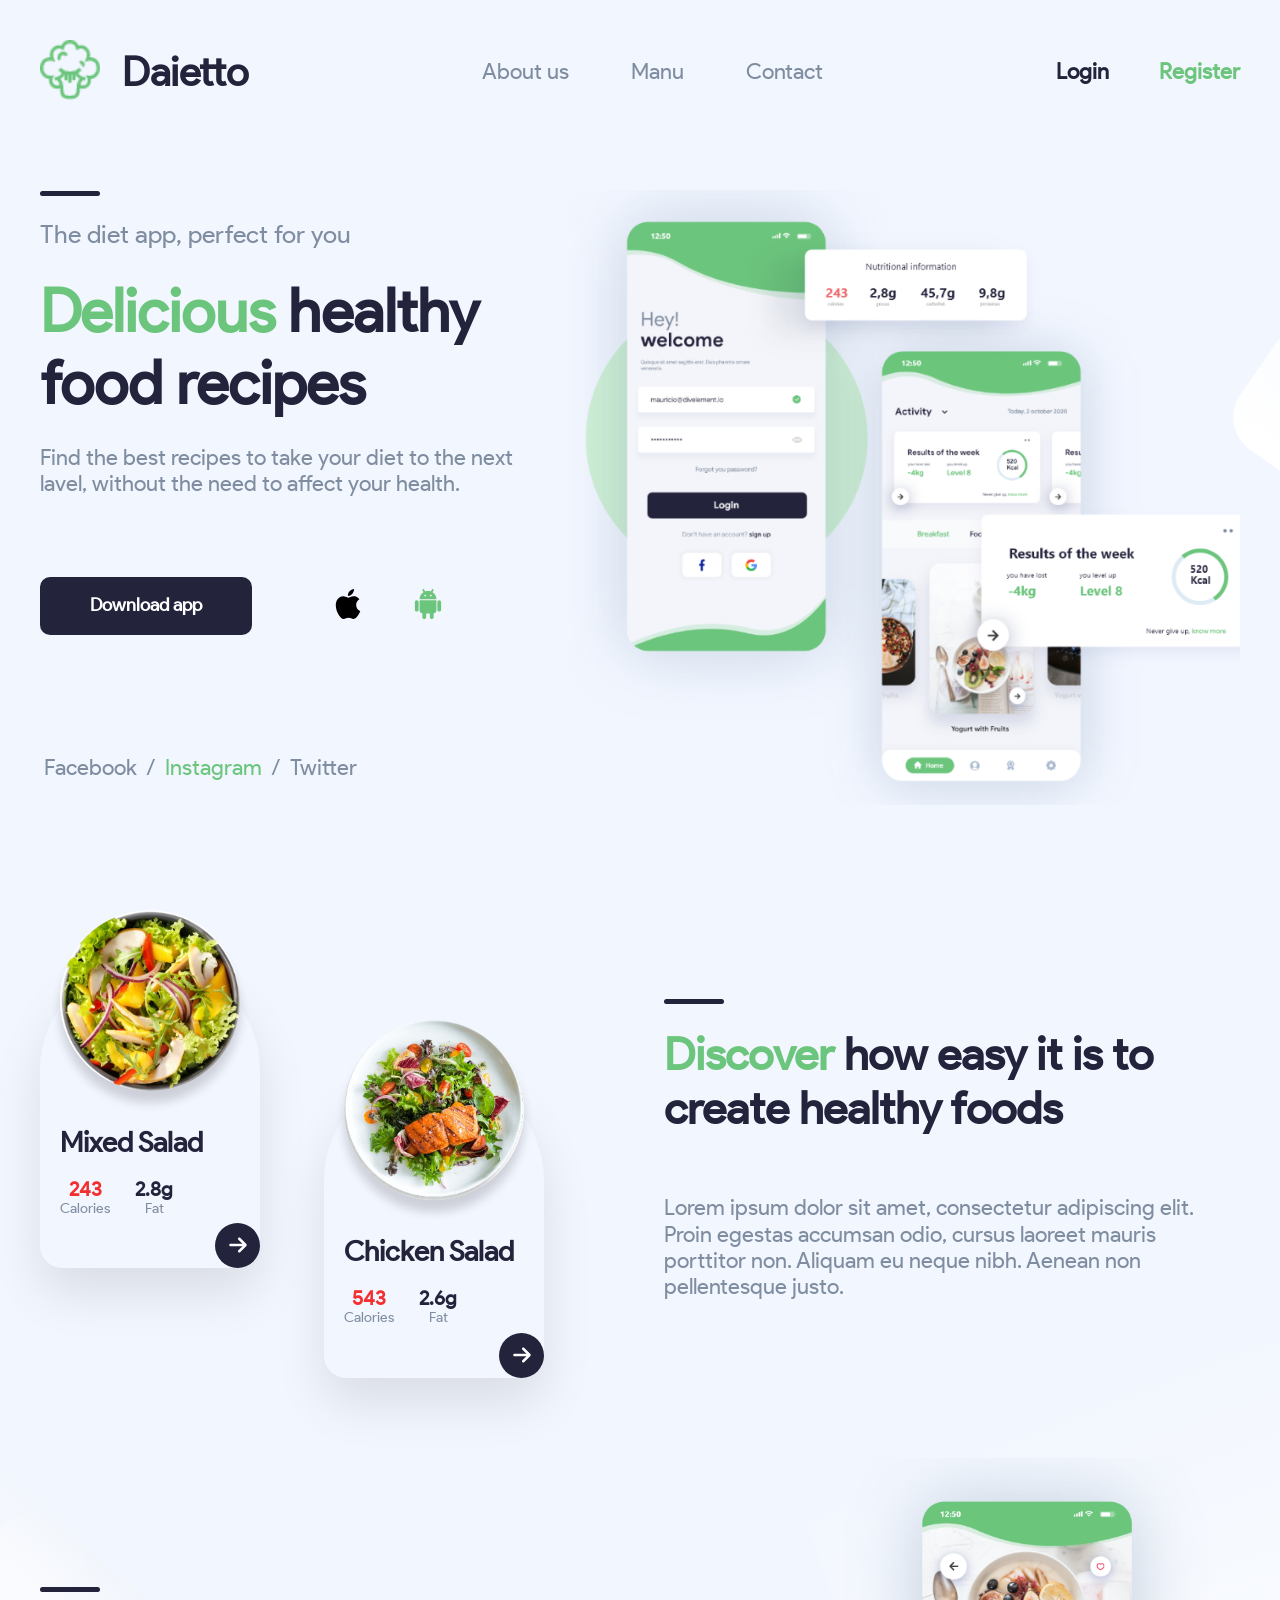
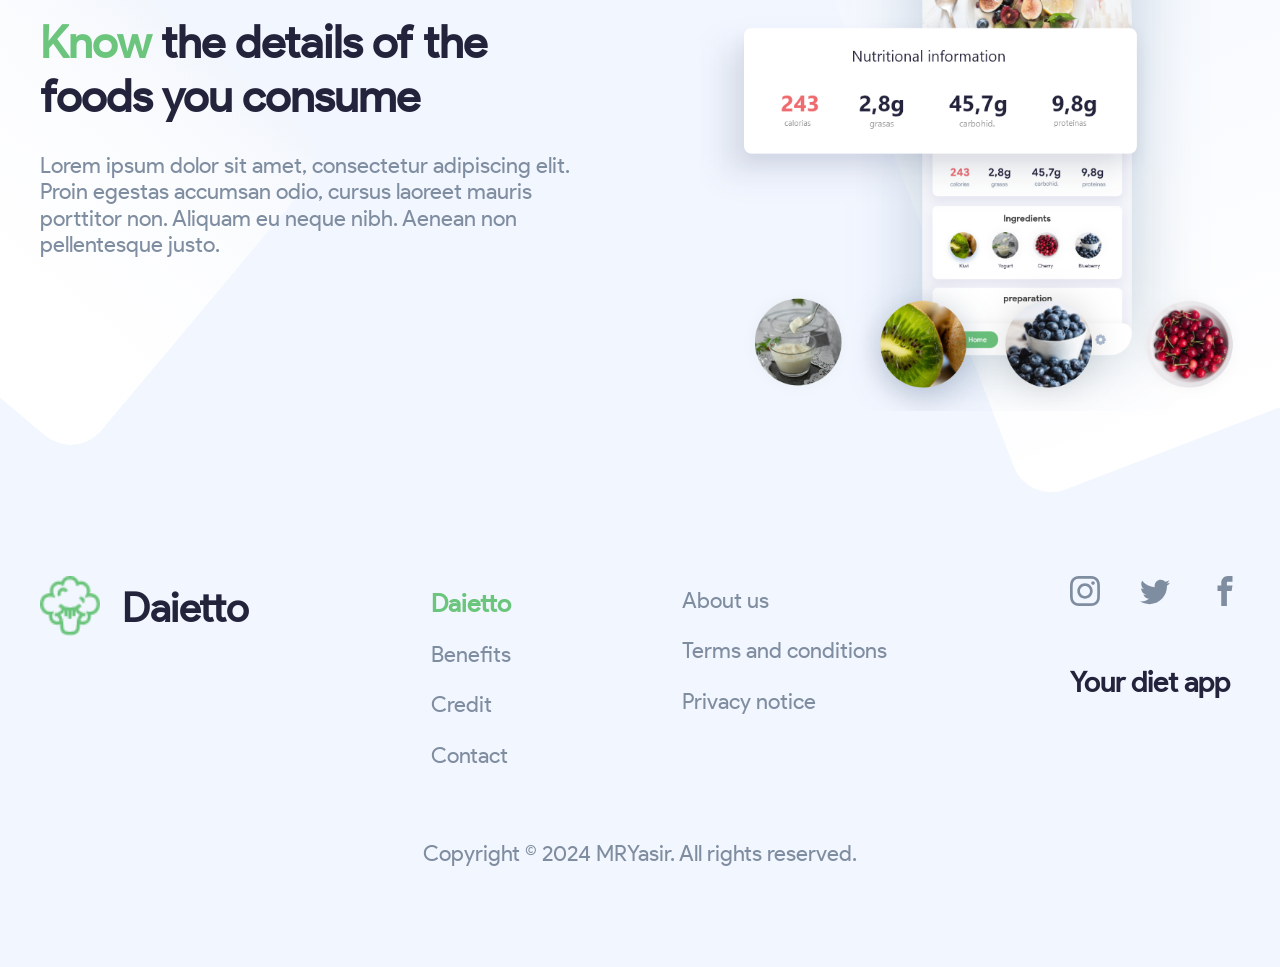
==== commit 09cc6b6c: "updated my html and scss files" ====
--- a/index.html
+++ b/index.html
@@ -53,8 +53,6 @@
       <section class="banner">
         <div class="container">
           <div class="banner__left">
-            <p class="banner__left-line"></p>
-
             <p class="banner__left-subtext">The diet app, perfect for you</p>
 
             <div class="heading-1">
@@ -95,6 +93,32 @@
             <div>
               <img src="img/img-1.png" alt="img 1" class="banner__right-img" />
             </div>
+          </div>
+
+          <div class="banner__left-group banner__left-group-display">
+            <a href="#" class="banner__left-group-btn">Download app</a>
+
+            <div>
+              <a href="#" class="banner__left-group-link">
+                <svg class="banner__left-group-icon">
+                  <use xlink:href="img/sprite.svg#icon-appleinc"></use>
+                </svg>
+              </a>
+
+              <a href="#" class="banner__left-group-link">
+                <svg class="banner__left-group-icon">
+                  <use xlink:href="img/sprite.svg#icon-android"></use>
+                </svg>
+              </a>
+            </div>
+          </div>
+
+          <div
+            class="banner__left-social-link banner__left-social-link-display"
+          >
+            <a href="#" class="banner__left-social-link-fb">Facebook </a>/
+            <a href="#" class="banner__left-social-link-insta">Instagram </a>/
+            <a href="#" class="banner__left-social-link-tw">Twitter</a>
           </div>
         </div>
       </section>
@@ -168,8 +192,6 @@
           </div>
 
           <div class="menu__right">
-            <p class="menu__right-line"></p>
-
             <h2 class="heading-2">
               <span>Discover</span> how easy it is to create healthy foods
             </h2>
@@ -186,7 +208,6 @@
       <section class="ingredient">
         <div class="container">
           <div class="ingredient__left">
-            <p class="ingredient__left-line"></p>
             <h2 class="heading-2 mb-bottom">
               <span>Know</span> the details of the foods you consume
             </h2>
@@ -211,66 +232,72 @@
 
     <footer>
       <div class="container">
-        <a href="#" class="header-main__logo footer-logo">
-          <div>
-            <img src="img/logo.png" alt="logo" class="header-main__logo-img" />
-          </div>
-          <p class="header-main__logo-text">Daietto</p>
-        </a>
-
-        <div class="ul-container">
-          <ul class="footer__list">
-            <li class="footer__list-item">
-              <a href="#" class="footer__list-item-link link-1">Daietto</a>
-            </li>
-            <li class="footer__list-item">
-              <a href="#" class="footer__list-item-link">Benefits</a>
-            </li>
-            <li class="footer__list-item">
-              <a href="#" class="footer__list-item-link">Credit</a>
-            </li>
-            <li class="footer__list-item">
-              <a href="#" class="footer__list-item-link">Contact</a>
-            </li>
-          </ul>
-
-          <ul class="footer__list">
-            <li class="footer__list-item">
-              <a href="#" class="footer__list-item-link">About us</a>
-            </li>
-            <li class="footer__list-item">
-              <a href="#" class="footer__list-item-link"
-                >Terms and conditions</a
-              >
-            </li>
-            <li class="footer__list-item">
-              <a href="#" class="footer__list-item-link">Privacy notice</a>
-            </li>
-          </ul>
-        </div>
-
-        <div class="footer__link">
-          <div class="footer__link-icon">
-            <a href="#" class="footer__link-icon-link">
-              <svg>
-                <use xlink:href="img/sprite.svg#icon-instagram"></use>
-              </svg>
-            </a>
-
-            <a href="#" class="footer__link-icon-link">
-              <svg>
-                <use xlink:href="img/sprite.svg#icon-twitter"></use>
-              </svg>
-            </a>
-
-            <a href="#" class="footer__link-icon-link">
-              <svg>
-                <use xlink:href="img/sprite.svg#icon-facebook"></use>
-              </svg>
-            </a>
-          </div>
-
-          <p class="footer__link-text">Your diet app</p>
+        <div class="footer-box">
+          <a href="#" class="header-main__logo footer-logo">
+            <div>
+              <img
+                src="img/logo.png"
+                alt="logo"
+                class="header-main__logo-img"
+              />
+            </div>
+            <p class="header-main__logo-text">Daietto</p>
+          </a>
+
+          <div class="ul-container">
+            <ul class="footer__list">
+              <li class="footer__list-item">
+                <a href="#" class="footer__list-item-link link-1">Daietto</a>
+              </li>
+              <li class="footer__list-item">
+                <a href="#" class="footer__list-item-link">Benefits</a>
+              </li>
+              <li class="footer__list-item">
+                <a href="#" class="footer__list-item-link">Credit</a>
+              </li>
+              <li class="footer__list-item">
+                <a href="#" class="footer__list-item-link">Contact</a>
+              </li>
+            </ul>
+
+            <ul class="footer__list">
+              <li class="footer__list-item">
+                <a href="#" class="footer__list-item-link">About us</a>
+              </li>
+              <li class="footer__list-item">
+                <a href="#" class="footer__list-item-link"
+                  >Terms and conditions</a
+                >
+              </li>
+              <li class="footer__list-item">
+                <a href="#" class="footer__list-item-link">Privacy notice</a>
+              </li>
+            </ul>
+          </div>
+
+          <div class="footer__link">
+            <div class="footer__link-icon">
+              <a href="#" class="footer__link-icon-link">
+                <svg>
+                  <use xlink:href="img/sprite.svg#icon-instagram"></use>
+                </svg>
+              </a>
+
+              <a href="#" class="footer__link-icon-link">
+                <svg>
+                  <use xlink:href="img/sprite.svg#icon-twitter"></use>
+                </svg>
+              </a>
+
+              <a href="#" class="footer__link-icon-link">
+                <svg>
+                  <use xlink:href="img/sprite.svg#icon-facebook"></use>
+                </svg>
+              </a>
+            </div>
+
+            <p class="footer__link-text">Your diet app</p>
+          </div>
         </div>
         <div class="copyright">
           Copyright &copy; 2024 MRYasir. All rights reserved.
--- a/css/style.css
+++ b/css/style.css
@@ -26,7 +26,6 @@
   color: #7f8da0;
   line-height: 1.2;
   background-color: #f2f6ff;
-  padding: 0 4rem;
   overflow-x: hidden;
 }
 
@@ -37,7 +36,6 @@
 .container {
   max-width: 130rem;
   margin: 0 auto;
-  padding: 0 2rem;
 }
 
 .heading-1 {
@@ -49,6 +47,18 @@
 .heading-1 span {
   color: #6cc57c;
 }
+.heading-1::before {
+  display: inline-block;
+  content: "";
+  position: absolute;
+  top: -2.8rem;
+  left: 0;
+  width: 6rem;
+  height: 5px;
+  border-radius: 2rem;
+  background-color: #23233c;
+  margin-bottom: 2.5rem;
+}
 
 .heading-2 {
   font-size: 4.5rem;
@@ -59,6 +69,18 @@
 .heading-2 span {
   color: #6cc57c;
 }
+.heading-2::before {
+  display: inline-block;
+  content: "";
+  position: absolute;
+  top: -2.8rem;
+  left: 0;
+  width: 6rem;
+  height: 5px;
+  border-radius: 2rem;
+  background-color: #23233c;
+  margin-bottom: 2.5rem;
+}
 
 .heading-3 {
   font-size: 2.8rem;
@@ -75,7 +97,7 @@
   max-width: 130rem;
   margin: 0 auto;
   height: 12rem;
-  padding-top: 4rem;
+  padding: 4rem 4rem 0 4rem;
 }
 
 .header-main {
@@ -109,7 +131,7 @@
   display: inline-block;
   color: #23233c;
 }
-@media only screen and (max-width: 59.37em) {
+@media only screen and (max-width: 50em) {
   .header-main__nav {
     opacity: 0;
     visibility: hidden;
@@ -134,7 +156,7 @@
   gap: 6.2rem;
   list-style: none;
 }
-@media only screen and (max-width: 59.37em) {
+@media only screen and (max-width: 50em) {
   .header-main__nav-list {
     -webkit-box-orient: vertical;
     -webkit-box-direction: normal;
@@ -155,7 +177,7 @@
   -webkit-transition: all 0.2s;
   transition: all 0.2s;
 }
-@media only screen and (max-width: 59.37em) {
+@media only screen and (max-width: 50em) {
   .header-main__nav-link:link, .header-main__nav-link:visited {
     font-size: 3rem;
     letter-spacing: 2px;
@@ -180,7 +202,7 @@
       -ms-flex-align: center;
           align-items: center;
 }
-@media only screen and (max-width: 59.37em) {
+@media only screen and (max-width: 50em) {
   .btn-group {
     opacity: 0;
     visibility: hidden;
@@ -201,7 +223,7 @@
   font-weight: 700;
   text-decoration: none;
 }
-@media only screen and (max-width: 59.37em) {
+@media only screen and (max-width: 50em) {
   .btn {
     font-size: 2.2rem;
   }
@@ -221,7 +243,7 @@
 .navigation-label {
   display: none;
 }
-@media only screen and (max-width: 59.37em) {
+@media only screen and (max-width: 50em) {
   .navigation-label {
     display: block;
   }
@@ -237,7 +259,7 @@
   z-index: 1500;
   position: fixed;
 }
-@media only screen and (max-width: 59.37em) {
+@media only screen and (max-width: 50em) {
   .navigation-icon {
     display: block;
   }
@@ -279,6 +301,20 @@
   left: 6rem;
 }
 
+.banner {
+  padding: 7rem 4rem 10rem 4rem;
+}
+@media only screen and (max-width: 50em) {
+  .banner {
+    padding-bottom: 6rem;
+  }
+}
+@media only screen and (max-width: 31.25em) {
+  .banner {
+    padding-bottom: 2rem;
+  }
+}
+
 .banner .container {
   display: -webkit-box;
   display: -ms-flexbox;
@@ -286,39 +322,27 @@
   -webkit-box-align: center;
       -ms-flex-align: center;
           align-items: center;
-  padding: 0 0 5rem 0;
-  -webkit-column-gap: 8rem;
-     -moz-column-gap: 8rem;
-          column-gap: 8rem;
+  -webkit-box-pack: justify;
+      -ms-flex-pack: justify;
+          justify-content: space-between;
   position: relative;
-  -ms-flex-wrap: wrap;
-      flex-wrap: wrap;
-}
-@media only screen and (max-width: 59.37em) {
+}
+@media only screen and (max-width: 43.75em) {
   .banner .container {
     -webkit-box-orient: vertical;
     -webkit-box-direction: normal;
         -ms-flex-direction: column;
             flex-direction: column;
-    gap: 0rem;
-    padding: 0;
+    gap: 3rem;
   }
 }
 .banner .container .banner__left {
-  -webkit-box-flex: 0;
-      -ms-flex: 0 0 40%;
-          flex: 0 0 40%;
-  padding-top: 12rem;
-}
-@media only screen and (max-width: 59.37em) {
+  width: 42%;
+  position: relative;
+}
+@media only screen and (max-width: 43.75em) {
   .banner .container .banner__left {
     width: 100%;
-    padding-top: 8rem;
-  }
-}
-@media only screen and (max-width: 37.5em) {
-  .banner .container .banner__left {
-    padding-top: 4rem;
   }
 }
 @media only screen and (max-width: 31.25em) {
@@ -332,13 +356,6 @@
             flex-direction: column;
   }
 }
-.banner .container .banner__left-line {
-  width: 6rem;
-  height: 5px;
-  border-radius: 2rem;
-  background-color: #23233c;
-  margin-bottom: 2.5rem;
-}
 .banner .container .banner__left-subtext {
   font-size: 2.5rem;
   margin-bottom: 2.6rem;
@@ -346,6 +363,16 @@
 .banner .container .banner__left-description {
   font-size: 2.2rem;
   margin-bottom: 8rem;
+}
+@media only screen and (max-width: 59.37em) {
+  .banner .container .banner__left-description {
+    margin-bottom: 6rem;
+  }
+}
+@media only screen and (max-width: 31.25em) {
+  .banner .container .banner__left-description {
+    margin-bottom: 3rem;
+  }
 }
 .banner .container .banner__left-group {
   display: -webkit-box;
@@ -355,23 +382,39 @@
       -ms-flex-align: center;
           align-items: center;
   margin-bottom: 12rem;
-  -ms-flex-wrap: wrap;
-      flex-wrap: wrap;
+  -webkit-box-pack: justify;
+      -ms-flex-pack: justify;
+          justify-content: space-between;
+  width: 80%;
 }
 @media only screen and (max-width: 59.37em) {
   .banner .container .banner__left-group {
-    margin-bottom: 8rem;
-  }
-}
-@media only screen and (max-width: 31.25em) {
+    margin-bottom: 7rem;
+    width: 100%;
+  }
+}
+@media only screen and (max-width: 43.75em) {
   .banner .container .banner__left-group {
-    -webkit-box-pack: center;
-        -ms-flex-pack: center;
-            justify-content: center;
-    margin-bottom: 0;
+    width: 62%;
+  }
+}
+@media only screen and (max-width: 31.25em) {
+  .banner .container .banner__left-group {
+    display: none;
+  }
+}
+.banner .container .banner__left-group-display {
+  display: none;
+}
+@media only screen and (max-width: 31.25em) {
+  .banner .container .banner__left-group-display {
+    display: block;
+    text-align: center;
+    width: 100%;
     -webkit-box-ordinal-group: 3;
         -ms-flex-order: 2;
             order: 2;
+    margin-bottom: 0;
   }
 }
 .banner .container .banner__left-group div {
@@ -400,7 +443,6 @@
   background-color: #23233c;
   text-decoration: none;
   border-radius: 1rem;
-  margin-right: 8rem;
   -webkit-transition: all 0.3s;
   transition: all 0.3s;
   -webkit-backface-visibility: hidden;
@@ -435,11 +477,19 @@
 }
 @media only screen and (max-width: 31.25em) {
   .banner .container .banner__left-social-link {
-    margin-bottom: 4rem;
-    text-align: center;
+    display: none;
+  }
+}
+.banner .container .banner__left-social-link-display {
+  display: none;
+}
+@media only screen and (max-width: 31.25em) {
+  .banner .container .banner__left-social-link-display {
+    display: block;
     -webkit-box-ordinal-group: 2;
         -ms-flex-order: 1;
             order: 1;
+    margin-bottom: 1.5rem;
   }
 }
 .banner .container .banner__left-social-link-fb, .banner .container .banner__left-social-link-insta, .banner .container .banner__left-social-link-tw {
@@ -451,13 +501,12 @@
   color: #6cc57c;
 }
 .banner .container .banner__right {
-  display: -webkit-box;
-  display: -ms-flexbox;
-  display: flex;
-  -webkit-box-flex: 1;
-      -ms-flex: 1;
-          flex: 1;
-  gap: 4rem;
+  width: 56%;
+}
+@media only screen and (max-width: 43.75em) {
+  .banner .container .banner__right {
+    width: 100%;
+  }
 }
 @media only screen and (max-width: 59.37em) {
   .banner .container .banner__right div {
@@ -507,52 +556,79 @@
   }
 }
 
+.menu {
+  padding: 10rem 4rem;
+}
+@media only screen and (max-width: 50em) {
+  .menu {
+    padding: 8rem 4rem;
+  }
+}
+@media only screen and (max-width: 43.75em) {
+  .menu {
+    padding-top: 4rem;
+  }
+}
+
 .menu .container {
   display: -webkit-box;
   display: -ms-flexbox;
   display: flex;
-  gap: 10rem;
-  padding: 15rem 0 6rem 0;
+  -webkit-box-align: center;
+      -ms-flex-align: center;
+          align-items: center;
+  -webkit-box-pack: justify;
+      -ms-flex-pack: justify;
+          justify-content: space-between;
   position: relative;
-  -ms-flex-wrap: wrap;
-      flex-wrap: wrap;
-}
-@media only screen and (max-width: 59.37em) {
+}
+@media only screen and (max-width: 50em) {
   .menu .container {
-    padding: 8rem 0 10rem 0;
+    -webkit-box-orient: vertical;
+    -webkit-box-direction: reverse;
+        -ms-flex-direction: column-reverse;
+            flex-direction: column-reverse;
+    gap: 12rem;
   }
 }
 .menu .container .menu__left {
-  -webkit-box-flex: 1;
-      -ms-flex: 1;
-          flex: 1;
-  padding: 4rem 0;
-  display: -webkit-box;
-  display: -ms-flexbox;
-  display: flex;
-  gap: 10rem;
-  -ms-flex-wrap: wrap;
-      flex-wrap: wrap;
+  width: 42%;
+  display: -webkit-box;
+  display: -ms-flexbox;
+  display: flex;
+  -webkit-box-pack: justify;
+      -ms-flex-pack: justify;
+          justify-content: space-between;
 }
 @media only screen and (max-width: 59.37em) {
   .menu .container .menu__left {
-    -webkit-box-flex: 0;
-        -ms-flex: 0 0 100%;
-            flex: 0 0 100%;
+    width: 50%;
+  }
+}
+@media only screen and (max-width: 50em) {
+  .menu .container .menu__left {
+    width: 100%;
     -ms-flex-pack: distribute;
         justify-content: space-around;
   }
 }
 @media only screen and (max-width: 37.5em) {
+  .menu .container .menu__left {
+    -webkit-box-pack: justify;
+        -ms-flex-pack: justify;
+            justify-content: space-between;
+  }
+}
+@media only screen and (max-width: 31.25em) {
   .menu .container .menu__left {
     -webkit-box-orient: vertical;
     -webkit-box-direction: normal;
         -ms-flex-direction: column;
             flex-direction: column;
-    gap: 4rem;
     -webkit-box-align: center;
         -ms-flex-align: center;
             align-items: center;
+    gap: 12rem;
   }
 }
 .menu .container .menu__left-item {
@@ -567,29 +643,35 @@
           box-shadow: 0 2.5rem 5rem rgba(0, 0, 0, 0.1);
   position: relative;
 }
-@media only screen and (max-width: 59.37em) {
+@media only screen and (max-width: 50em) {
   .menu .container .menu__left-item {
-    width: 31rem;
-  }
-}
-@media only screen and (max-width: 43.75em) {
+    width: 26rem;
+  }
+}
+@media only screen and (max-width: 31.25em) {
   .menu .container .menu__left-item {
-    width: 55%;
-    padding: 0 4rem 5rem 4rem;
-  }
-}
-@media only screen and (max-width: 31.25em) {
-  .menu .container .menu__left-item {
-    width: 65%;
+    width: 28rem;
   }
 }
 .menu .container .menu__left-item:nth-child(1) {
-  -webkit-transform: translateY(-9rem);
-          transform: translateY(-9rem);
+  -webkit-transform: translateY(-5rem);
+          transform: translateY(-5rem);
+}
+@media only screen and (max-width: 50em) {
+  .menu .container .menu__left-item:nth-child(1) {
+    -webkit-transform: translateY(0);
+            transform: translateY(0);
+  }
 }
 .menu .container .menu__left-item:nth-child(2) {
-  -webkit-transform: translateY(3rem);
-          transform: translateY(3rem);
+  -webkit-transform: translateY(6rem);
+          transform: translateY(6rem);
+}
+@media only screen and (max-width: 50em) {
+  .menu .container .menu__left-item:nth-child(2) {
+    -webkit-transform: translateY(0);
+            transform: translateY(0);
+  }
 }
 .menu .container .menu__left-item-img {
   width: 100%;
@@ -605,8 +687,8 @@
 }
 @media only screen and (max-width: 59.37em) {
   .menu .container .menu__left-item-img {
-    -webkit-transform: translateY(-7rem);
-            transform: translateY(-7rem);
+    -webkit-transform: translateY(-6rem);
+            transform: translateY(-6rem);
   }
 }
 .menu .container .menu__left-item-link, .menu .container .menu__left-item-link:link, .menu .container .menu__left-item-link:visited {
@@ -675,27 +757,18 @@
   font-size: 1.4rem;
 }
 .menu .container .menu__right {
-  -webkit-box-flex: 0;
-      -ms-flex: 0 0 42%;
-          flex: 0 0 42%;
+  width: 48%;
+  position: relative;
 }
 @media only screen and (max-width: 59.37em) {
   .menu .container .menu__right {
-    -webkit-box-ordinal-group: 0;
-        -ms-flex-order: -1;
-            order: -1;
-    margin-bottom: 10rem;
-    -webkit-box-flex: 0;
-        -ms-flex: 0 0 100%;
-            flex: 0 0 100%;
-  }
-}
-.menu .container .menu__right-line {
-  width: 6rem;
-  height: 5px;
-  background-color: #23233c;
-  border-radius: 2rem;
-  margin-bottom: 2.5rem;
+    width: 40%;
+  }
+}
+@media only screen and (max-width: 50em) {
+  .menu .container .menu__right {
+    width: 100%;
+  }
 }
 .menu .container .menu__right-description {
   font-size: 2.2rem;
@@ -705,8 +778,7 @@
   content: "";
   width: 25rem;
   height: 25rem;
-  background-image: -webkit-gradient(linear, left top, left bottom, from(rgba(243, 247, 250, 0.2)), to(rgb(255, 255, 255)));
-  background-image: linear-gradient(to bottom, rgba(243, 247, 250, 0.2), rgb(255, 255, 255));
+  background-color: #d0f0d6;
   position: absolute;
   top: 28%;
   right: -28%;
@@ -715,70 +787,70 @@
 }
 @media only screen and (max-width: 50em) {
   .menu .container:after {
-    right: -30%;
+    right: -25%;
+    top: 5%;
   }
 }
 @media only screen and (max-width: 37.5em) {
   .menu .container:after {
-    display: none;
-  }
+    right: -35%;
+    top: 10%;
+  }
+}
+
+.ingredient {
+  padding: 4rem;
 }
 
 .ingredient .container {
-  padding: 4rem 0;
   display: -webkit-box;
   display: -ms-flexbox;
   display: flex;
   -webkit-box-align: center;
       -ms-flex-align: center;
           align-items: center;
-  gap: 12rem;
+  -webkit-box-pack: justify;
+      -ms-flex-pack: justify;
+          justify-content: space-between;
   position: relative;
-  -ms-flex-wrap: wrap;
-      flex-wrap: wrap;
-}
-@media only screen and (max-width: 59.37em) {
+}
+@media only screen and (max-width: 43.75em) {
   .ingredient .container {
     -webkit-box-orient: vertical;
     -webkit-box-direction: normal;
         -ms-flex-direction: column;
             flex-direction: column;
-    gap: 0;
-    padding: 4rem 0 0 0;
+    gap: 2rem;
   }
 }
 .ingredient .container .ingredient__left {
-  -webkit-box-flex: 1;
-      -ms-flex: 1;
-          flex: 1;
+  width: 45%;
+  position: relative;
 }
 @media only screen and (max-width: 59.37em) {
   .ingredient .container .ingredient__left {
-    -webkit-box-flex: 0;
-        -ms-flex: 0 0 100%;
-            flex: 0 0 100%;
-  }
-}
-.ingredient .container .ingredient__left-line {
-  width: 6rem;
-  height: 5px;
-  background-color: #23233c;
-  border-radius: 2rem;
-  margin-bottom: 2.5rem;
+    width: 40%;
+  }
+}
+@media only screen and (max-width: 43.75em) {
+  .ingredient .container .ingredient__left {
+    width: 100%;
+  }
 }
 .ingredient .container .ingredient__left-text {
   font-size: 2.2rem;
 }
 .ingredient .container .ingredient__right {
-  -webkit-box-flex: 1;
-      -ms-flex: 1;
-          flex: 1;
+  width: 45%;
 }
 @media only screen and (max-width: 59.37em) {
   .ingredient .container .ingredient__right {
-    -webkit-box-ordinal-group: 2;
-        -ms-flex-order: 1;
-            order: 1;
+    width: 60%;
+  }
+}
+@media only screen and (max-width: 43.75em) {
+  .ingredient .container .ingredient__right {
+    width: 100%;
   }
 }
 .ingredient .container .ingredient__right div {
@@ -787,14 +859,9 @@
 .ingredient .container .ingredient__right-img {
   width: 100%;
 }
-@media only screen and (max-width: 59.37em) {
+@media only screen and (max-width: 43.75em) {
   .ingredient .container .ingredient__right-img {
-    width: 80%;
-  }
-}
-@media only screen and (max-width: 37.5em) {
-  .ingredient .container .ingredient__right-img {
-    width: 100%;
+    width: 90%;
   }
 }
 .ingredient .container :after {
@@ -830,90 +897,92 @@
   }
 }
 
+footer {
+  padding: 12rem 4rem 10rem 4rem;
+}
+@media only screen and (max-width: 43.75em) {
+  footer {
+    padding-top: 8rem;
+  }
+}
+
 footer .container {
-  padding: 12rem 2rem 10rem 2rem;
-  display: -webkit-box;
-  display: -ms-flexbox;
-  display: flex;
+  position: relative;
+}
+footer .container .footer-box {
+  display: -webkit-box;
+  display: -ms-flexbox;
+  display: flex;
+  -webkit-box-pack: justify;
+      -ms-flex-pack: justify;
+          justify-content: space-between;
   -webkit-box-align: start;
       -ms-flex-align: start;
           align-items: start;
-  -webkit-box-pack: justify;
-      -ms-flex-pack: justify;
-          justify-content: space-between;
-  position: relative;
+  margin-bottom: 6rem;
   -ms-flex-wrap: wrap;
       flex-wrap: wrap;
 }
-@media only screen and (max-width: 50em) {
-  footer .container {
-    padding: 12rem 0 10rem 0;
-  }
-}
-@media only screen and (max-width: 37.5em) {
-  footer .container {
-    padding-top: 8rem;
-  }
-}
-@media only screen and (max-width: 59.37em) {
+@media only screen and (max-width: 43.75em) {
+  footer .container .footer-box {
+    row-gap: 3rem;
+  }
+}
+@media only screen and (max-width: 31.25em) {
+  footer .container .footer-box {
+    -webkit-box-orient: vertical;
+    -webkit-box-direction: normal;
+        -ms-flex-direction: column;
+            flex-direction: column;
+    -webkit-box-align: center;
+        -ms-flex-align: center;
+            align-items: center;
+  }
+}
+@media only screen and (max-width: 43.75em) {
   footer .container .footer-logo {
-    -webkit-box-flex: 1;
-        -ms-flex: 1;
-            flex: 1;
-  }
-}
-@media only screen and (max-width: 37.5em) {
+    width: 100%;
+  }
+}
+@media only screen and (max-width: 31.25em) {
   footer .container .footer-logo {
-    -webkit-box-flex: 0;
-        -ms-flex: 0 0 100%;
-            flex: 0 0 100%;
     display: -webkit-box;
     display: -ms-flexbox;
     display: flex;
     -webkit-box-pack: center;
         -ms-flex-pack: center;
             justify-content: center;
-    margin-bottom: 4rem;
   }
 }
 footer .container .ul-container {
-  margin-bottom: 6rem;
-  display: -webkit-box;
-  display: -ms-flexbox;
-  display: flex;
-  gap: 14rem;
-}
-@media only screen and (max-width: 59.37em) {
+  display: -webkit-box;
+  display: -ms-flexbox;
+  display: flex;
+  -webkit-box-pack: justify;
+      -ms-flex-pack: justify;
+          justify-content: space-between;
+  width: 40%;
+}
+@media only screen and (max-width: 50em) {
   footer .container .ul-container {
-    -webkit-box-flex: 0;
-        -ms-flex: 0 0 60%;
-            flex: 0 0 60%;
-  }
-}
-@media only screen and (max-width: 37.5em) {
+    gap: 4rem;
+  }
+}
+@media only screen and (max-width: 43.75em) {
   footer .container .ul-container {
     -webkit-box-ordinal-group: 2;
         -ms-flex-order: 1;
             order: 1;
-    -webkit-box-flex: 0;
-        -ms-flex: 0 0 100%;
-            flex: 0 0 100%;
-    -webkit-box-pack: justify;
-        -ms-flex-pack: justify;
-            justify-content: space-between;
-    gap: 0;
-    margin-bottom: 4rem;
+    width: 60%;
+  }
+}
+@media only screen and (max-width: 31.25em) {
+  footer .container .ul-container {
+    width: 100%;
   }
 }
 footer .container .footer__list {
   list-style: none;
-}
-@media only screen and (max-width: 37.5em) {
-  footer .container .footer__list {
-    -webkit-box-flex: 0;
-        -ms-flex: 0 0 40%;
-            flex: 0 0 40%;
-  }
 }
 footer .container .footer__list-item {
   padding: 1.2rem;
@@ -934,17 +1003,8 @@
   font-size: 2.5rem;
   font-weight: 700;
 }
-footer .container .footer__link {
-  width: 25rem;
-}
 @media only screen and (max-width: 59.37em) {
   footer .container .footer__link {
-    -webkit-box-ordinal-group: 3;
-        -ms-flex-order: 2;
-            order: 2;
-    -webkit-box-flex: 0;
-        -ms-flex: 0 0 40%;
-            flex: 0 0 40%;
     display: -webkit-box;
     display: -ms-flexbox;
     display: flex;
@@ -960,15 +1020,17 @@
             align-items: center;
   }
 }
-@media only screen and (max-width: 37.5em) {
+@media only screen and (max-width: 43.75em) {
   footer .container .footer__link {
-    -webkit-box-ordinal-group: 2;
-        -ms-flex-order: 1;
-            order: 1;
-    -webkit-box-flex: 0;
-        -ms-flex: 0 0 100%;
-            flex: 0 0 100%;
-    margin-bottom: 4rem;
+    -webkit-box-ordinal-group: 3;
+        -ms-flex-order: 2;
+            order: 2;
+    width: 40%;
+  }
+}
+@media only screen and (max-width: 31.25em) {
+  footer .container .footer__link {
+    width: 100%;
   }
 }
 footer .container .footer__link-icon {
@@ -1024,20 +1086,19 @@
   background-image: -webkit-gradient(linear, left top, left bottom, from(rgba(243, 247, 250, 0.2)), to(rgb(255, 255, 255)));
   background-image: linear-gradient(to bottom, rgba(243, 247, 250, 0.2), rgb(255, 255, 255));
   position: absolute;
-  top: -150%;
+  top: -280%;
   right: -25%;
   border-radius: 4rem;
   -webkit-transform: rotate(-21deg);
           transform: rotate(-21deg);
   z-index: -1;
 }
-@media only screen and (max-width: 50em) {
+@media only screen and (max-width: 43.75em) {
   footer .container:after {
-    top: -130%;
-    right: -40%;
-  }
-}
-@media only screen and (max-width: 37.5em) {
+    top: -200%;
+  }
+}
+@media only screen and (max-width: 31.25em) {
   footer .container:after {
     display: none;
   }
@@ -1045,21 +1106,6 @@
 
 .copyright {
   font-size: 2.2rem;
-  -webkit-box-ordinal-group: 2;
-      -ms-flex-order: 1;
-          order: 1;
   width: 100%;
-}
-@media only screen and (max-width: 59.37em) {
-  .copyright {
-    width: 60%;
-    -ms-flex-item-align: end;
-        align-self: flex-end;
-  }
-}
-@media only screen and (max-width: 37.5em) {
-  .copyright {
-    text-align: center;
-    width: 100%;
-  }
+  text-align: center;
 }
